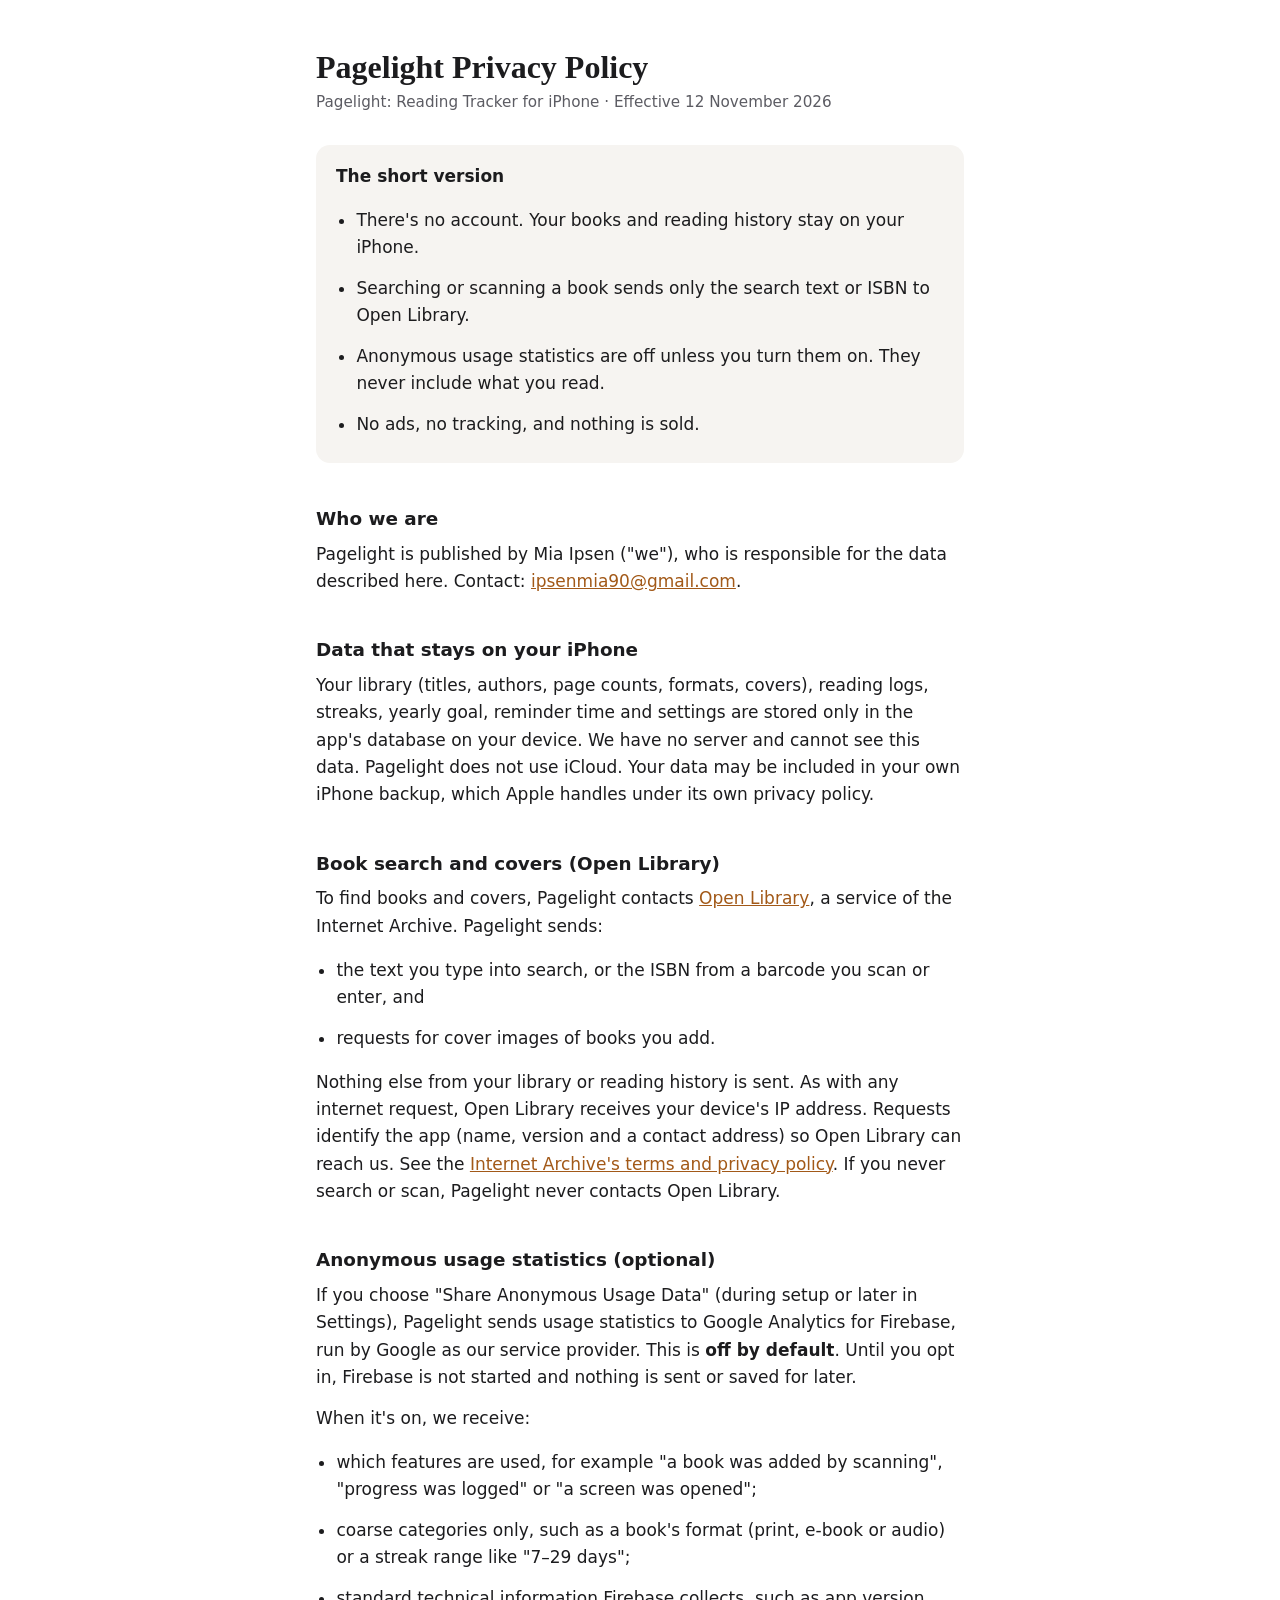
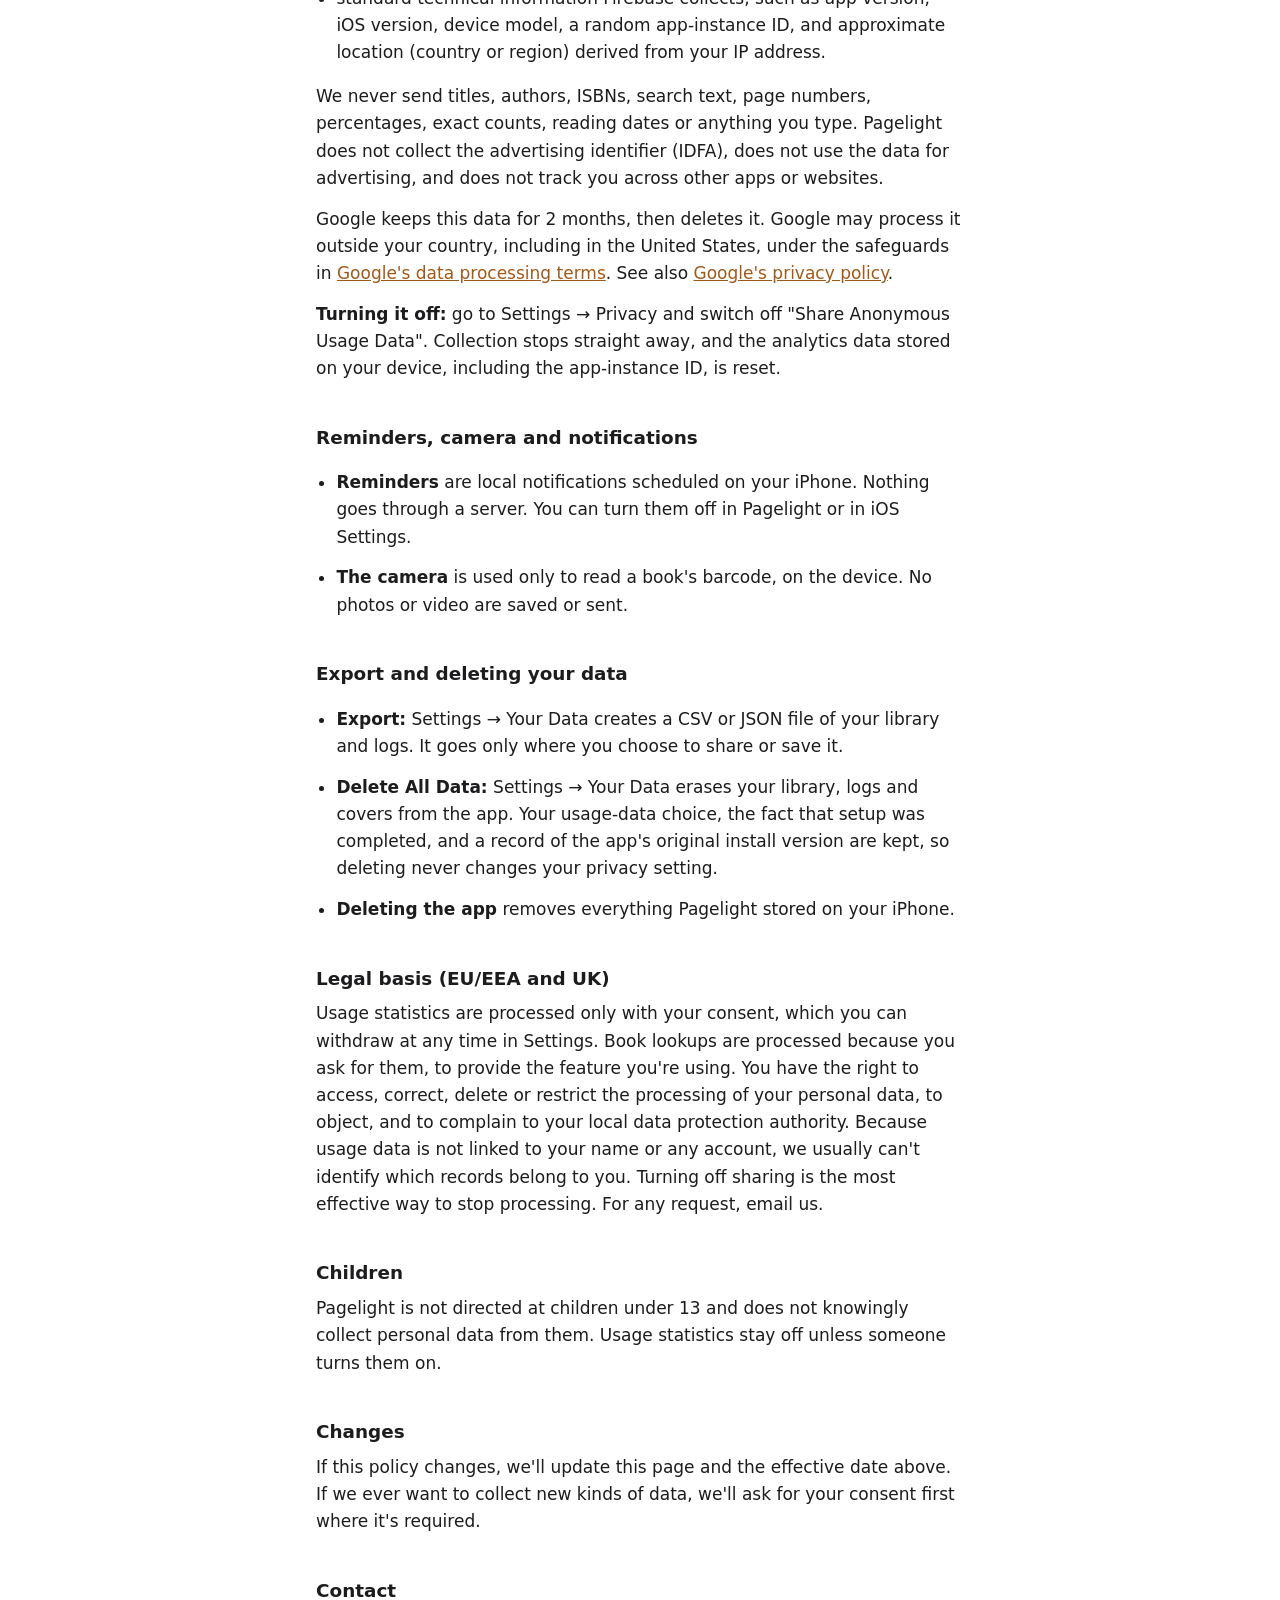
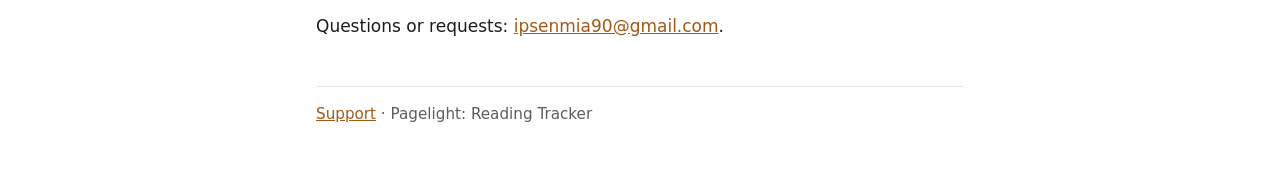
==== index.html @ 2d81ca8c "Add files via upload" ====
<!doctype html>
<html lang="en">
<head>
  <meta charset="utf-8">
  <meta name="viewport" content="width=device-width, initial-scale=1">
  <title>Pagelight Privacy Policy</title>
  <meta name="description" content="Privacy policy for Pagelight: Reading Tracker for iPhone.">
  <link rel="stylesheet" href="style.css">
</head>
<body>
<main>
  <h1>Pagelight Privacy Policy</h1>
  <p class="meta">Pagelight: Reading Tracker for iPhone · Effective 12 November 2026</p>

  <div class="summary">
    <p><strong>The short version</strong></p>
    <ul>
      <li>There's no account. Your books and reading history stay on your iPhone.</li>
      <li>Searching or scanning a book sends only the search text or ISBN to Open Library.</li>
      <li>Anonymous usage statistics are off unless you turn them on. They never include what you read.</li>
      <li>No ads, no tracking, and nothing is sold.</li>
    </ul>
  </div>

  <h2>Who we are</h2>
  <p>Pagelight is published by Mia Ipsen ("we"), who is responsible for the data described here. Contact: <a href="mailto:ipsenmia90@gmail.com">ipsenmia90@gmail.com</a>.</p>

  <h2>Data that stays on your iPhone</h2>
  <p>Your library (titles, authors, page counts, formats, covers), reading logs, streaks, yearly goal, reminder time and settings are stored only in the app's database on your device. We have no server and cannot see this data. Pagelight does not use iCloud. Your data may be included in your own iPhone backup, which Apple handles under its own privacy policy.</p>

  <h2>Book search and covers (Open Library)</h2>
  <p>To find books and covers, Pagelight contacts <a href="https://openlibrary.org">Open Library</a>, a service of the Internet Archive. Pagelight sends:</p>
  <ul>
    <li>the text you type into search, or the ISBN from a barcode you scan or enter, and</li>
    <li>requests for cover images of books you add.</li>
  </ul>
  <p>Nothing else from your library or reading history is sent. As with any internet request, Open Library receives your device's IP address. Requests identify the app (name, version and a contact address) so Open Library can reach us. See the <a href="https://archive.org/about/terms">Internet Archive's terms and privacy policy</a>. If you never search or scan, Pagelight never contacts Open Library.</p>

  <h2>Anonymous usage statistics (optional)</h2>
  <p>If you choose "Share Anonymous Usage Data" (during setup or later in Settings), Pagelight sends usage statistics to Google Analytics for Firebase, run by Google as our service provider. This is <strong>off by default</strong>. Until you opt in, Firebase is not started and nothing is sent or saved for later.</p>
  <p>When it's on, we receive:</p>
  <ul>
    <li>which features are used, for example "a book was added by scanning", "progress was logged" or "a screen was opened";</li>
    <li>coarse categories only, such as a book's format (print, e-book or audio) or a streak range like "7–29 days";</li>
    <li>standard technical information Firebase collects, such as app version, iOS version, device model, a random app-instance ID, and approximate location (country or region) derived from your IP address.</li>
  </ul>
  <p>We never send titles, authors, ISBNs, search text, page numbers, percentages, exact counts, reading dates or anything you type. Pagelight does not collect the advertising identifier (IDFA), does not use the data for advertising, and does not track you across other apps or websites.</p>
  <p>Google keeps this data for 2 months, then deletes it. Google may process it outside your country, including in the United States, under the safeguards in <a href="https://business.safety.google/adsprocessorterms/">Google's data processing terms</a>. See also <a href="https://policies.google.com/privacy">Google's privacy policy</a>.</p>
  <p><strong>Turning it off:</strong> go to Settings → Privacy and switch off "Share Anonymous Usage Data". Collection stops straight away, and the analytics data stored on your device, including the app-instance ID, is reset.</p>

  <h2>Reminders, camera and notifications</h2>
  <ul>
    <li><strong>Reminders</strong> are local notifications scheduled on your iPhone. Nothing goes through a server. You can turn them off in Pagelight or in iOS Settings.</li>
    <li><strong>The camera</strong> is used only to read a book's barcode, on the device. No photos or video are saved or sent.</li>
  </ul>

  <h2>Export and deleting your data</h2>
  <ul>
    <li><strong>Export:</strong> Settings → Your Data creates a CSV or JSON file of your library and logs. It goes only where you choose to share or save it.</li>
    <li><strong>Delete All Data:</strong> Settings → Your Data erases your library, logs and covers from the app. Your usage-data choice, the fact that setup was completed, and a record of the app's original install version are kept, so deleting never changes your privacy setting.</li>
    <li><strong>Deleting the app</strong> removes everything Pagelight stored on your iPhone.</li>
  </ul>

  <h2>Legal basis (EU/EEA and UK)</h2>
  <p>Usage statistics are processed only with your consent, which you can withdraw at any time in Settings. Book lookups are processed because you ask for them, to provide the feature you're using. You have the right to access, correct, delete or restrict the processing of your personal data, to object, and to complain to your local data protection authority. Because usage data is not linked to your name or any account, we usually can't identify which records belong to you. Turning off sharing is the most effective way to stop processing. For any request, email us.</p>

  <h2>Children</h2>
  <p>Pagelight is not directed at children under 13 and does not knowingly collect personal data from them. Usage statistics stay off unless someone turns them on.</p>

  <h2>Changes</h2>
  <p>If this policy changes, we'll update this page and the effective date above. If we ever want to collect new kinds of data, we'll ask for your consent first where it's required.</p>

  <h2>Contact</h2>
  <p>Questions or requests: <a href="mailto:ipsenmia90@gmail.com">ipsenmia90@gmail.com</a>.</p>

  <nav><a href="support.html">Support</a> · Pagelight: Reading Tracker</nav>
</main>
</body>
</html>
---- style.css ----
:root {
  --bg: #ffffff;
  --text: #1c1c1e;
  --muted: #5c5c63;
  --accent: #a25918;
  --rule: #e5e5ea;
  --card: #f6f4f1;
}

@media (prefers-color-scheme: dark) {
  :root {
    --bg: #111113;
    --text: #f2f2f7;
    --muted: #a1a1aa;
    --accent: #f2a65a;
    --rule: #2c2c30;
    --card: #1c1c1f;
  }
}

* { box-sizing: border-box; }

body {
  margin: 0;
  background: var(--bg);
  color: var(--text);
  font: 17px/1.6 -apple-system, BlinkMacSystemFont, "Segoe UI", system-ui, sans-serif;
  -webkit-text-size-adjust: 100%;
}

main {
  max-width: 680px;
  margin: 0 auto;
  padding: 48px 16px 64px;
}

h1 {
  font-family: "New York", ui-serif, Georgia, serif;
  font-size: 2rem;
  line-height: 1.2;
  margin: 0 0 4px;
}

h2 {
  font-size: 1.15rem;
  margin: 2.2em 0 0.4em;
}

p, li { margin: 0 0 0.8em; }
ul { padding-left: 1.2em; }

a { color: var(--accent); }

.meta {
  color: var(--muted);
  font-size: 0.95rem;
  margin-bottom: 2em;
}

.summary {
  background: var(--card);
  border-radius: 14px;
  padding: 18px 20px 8px;
}

nav {
  border-top: 1px solid var(--rule);
  margin-top: 3em;
  padding-top: 1em;
  color: var(--muted);
  font-size: 0.95rem;
}
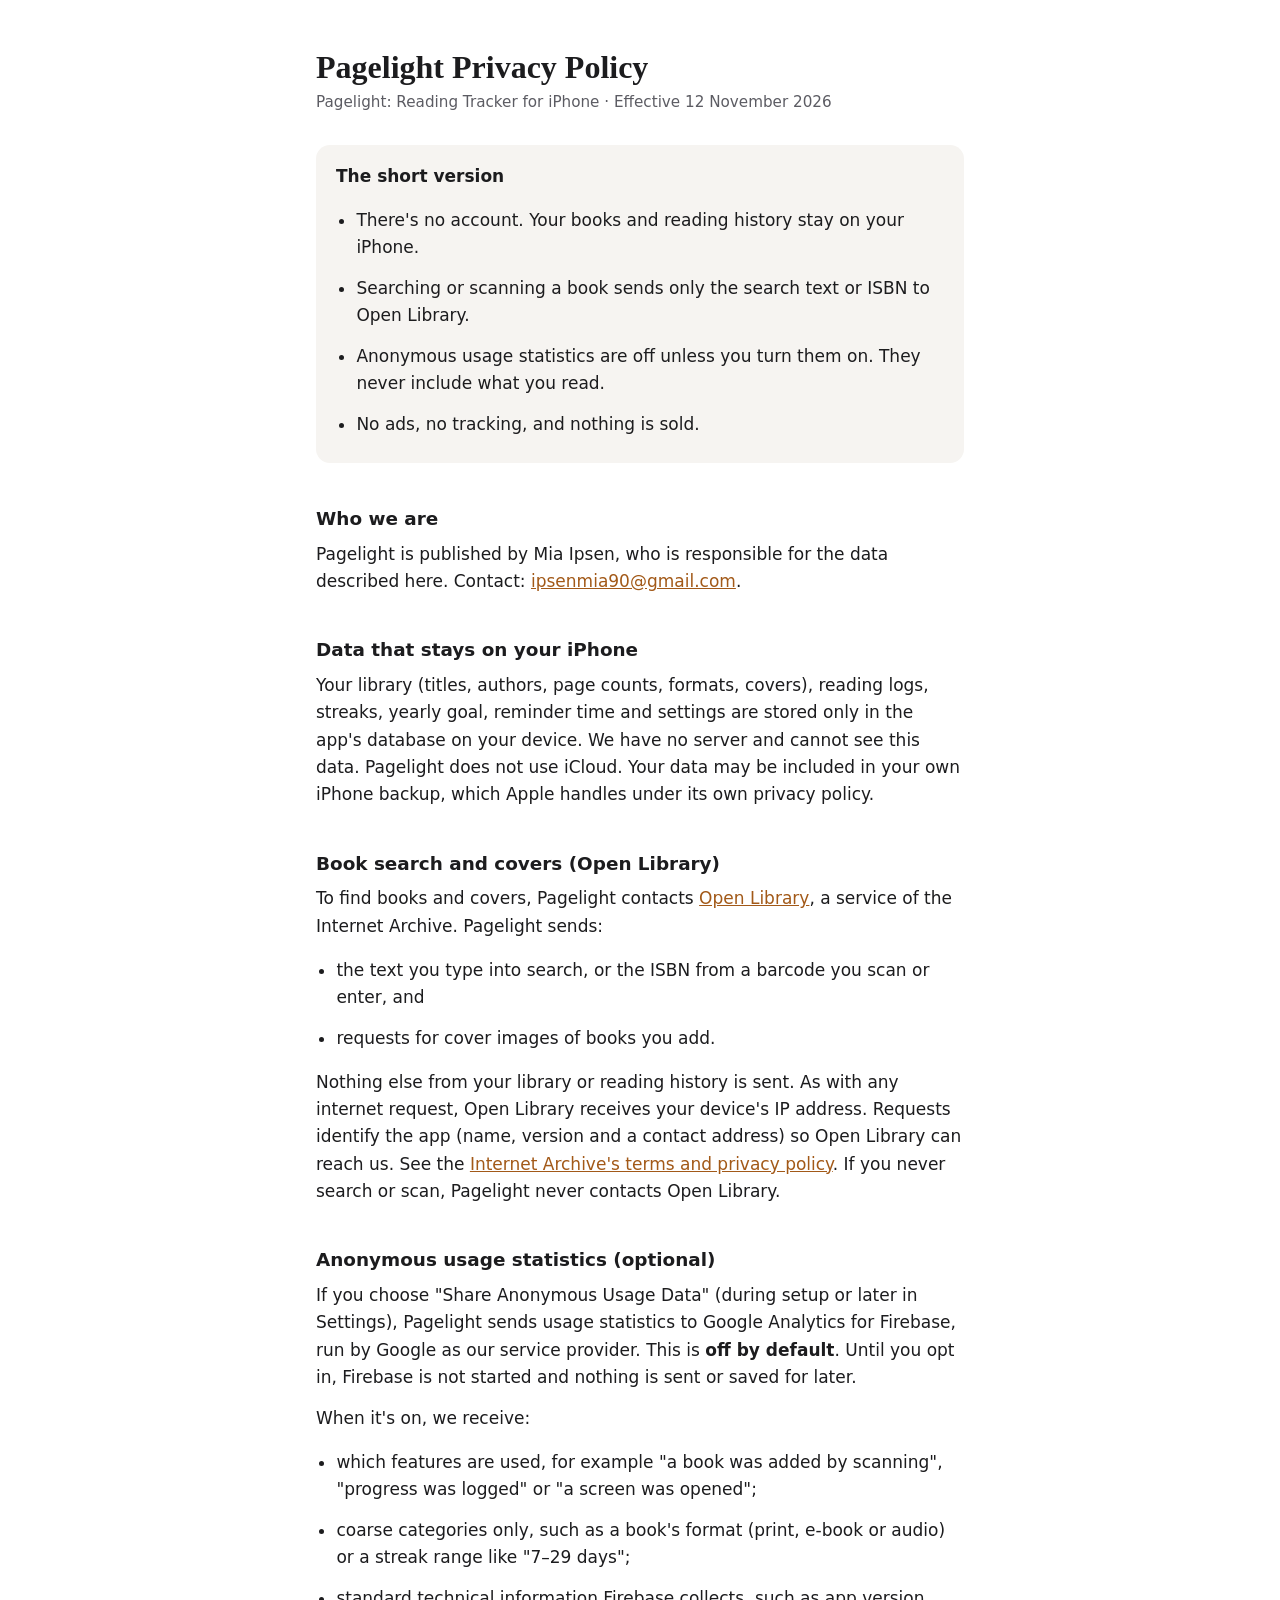
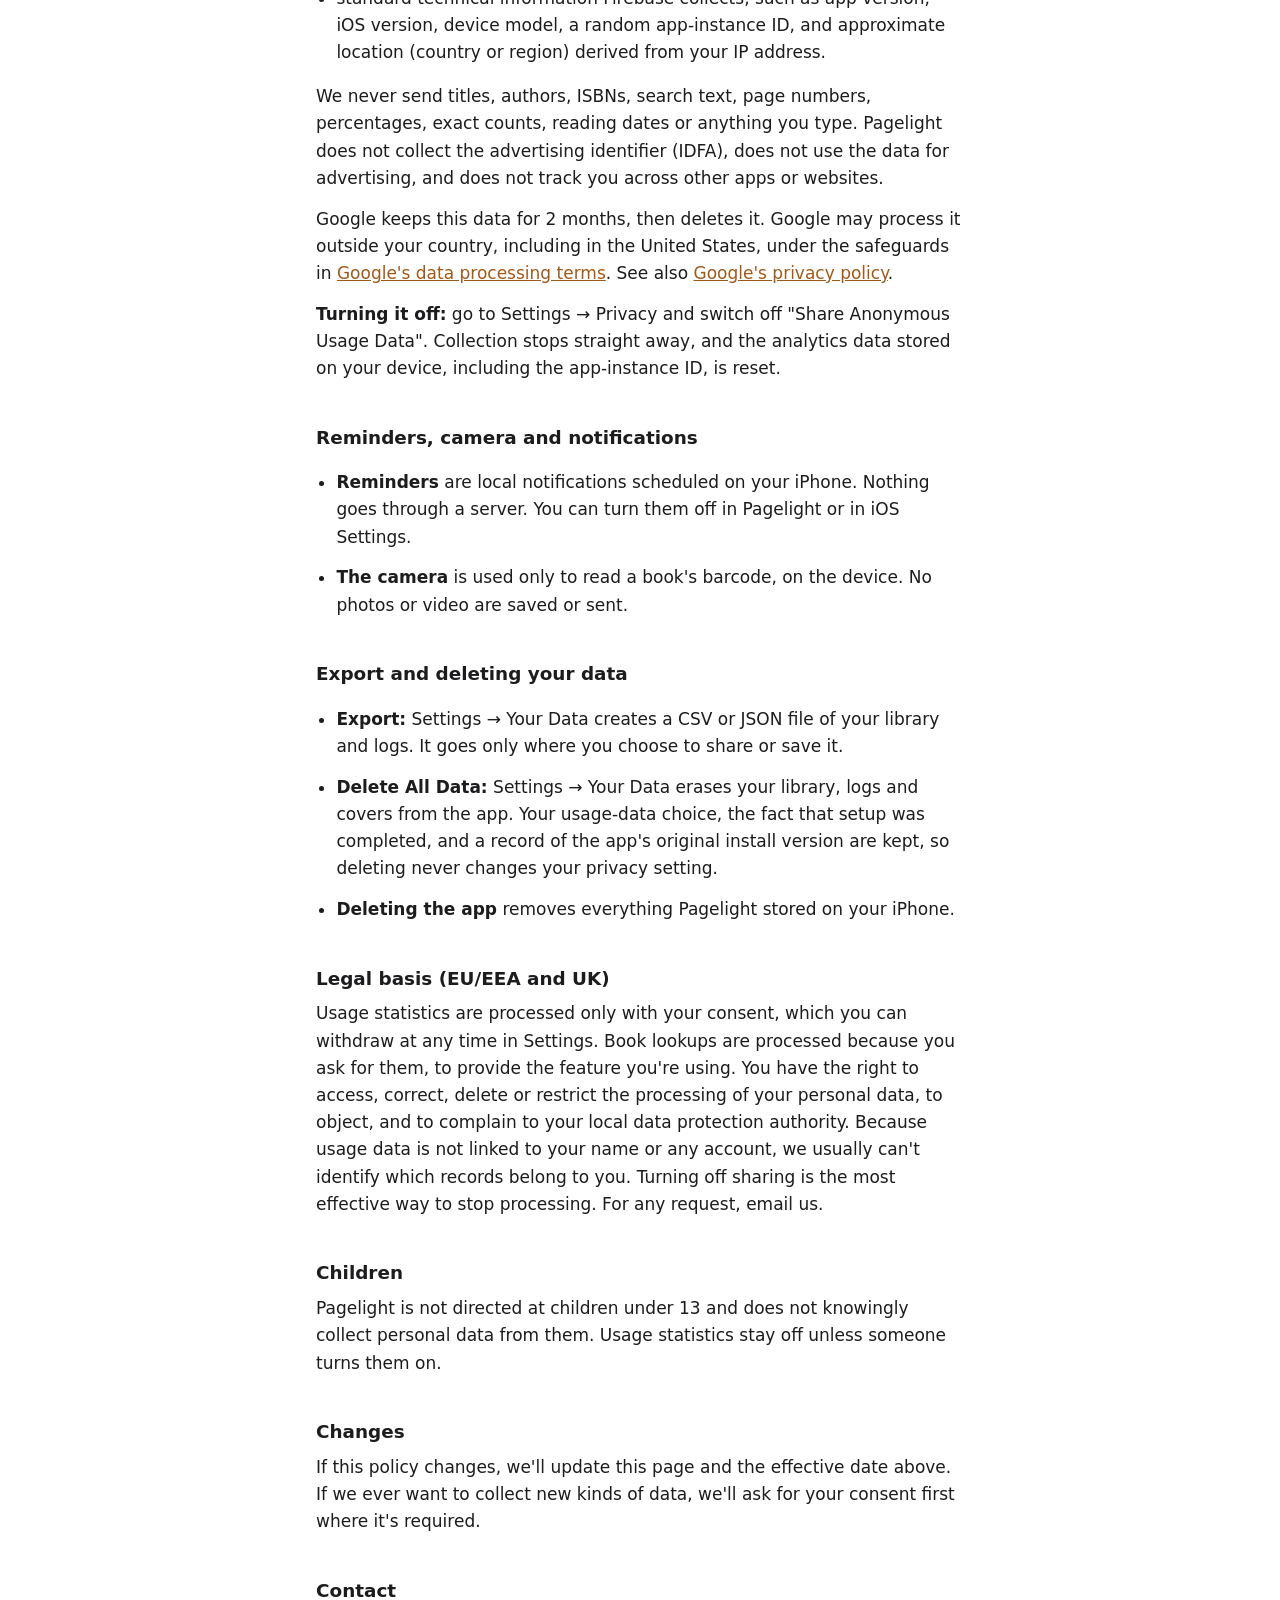
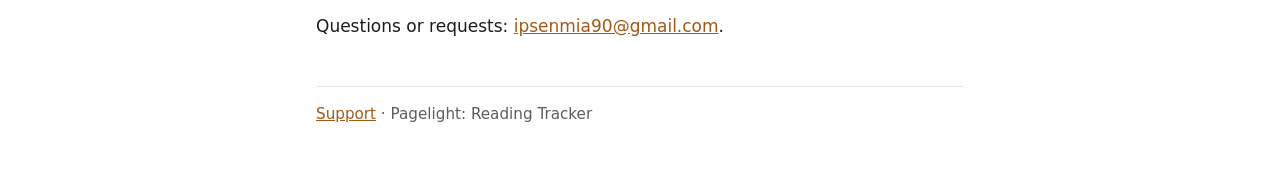
==== commit 22a0f68c: "Update index.html" ====
--- a/index.html
+++ b/index.html
@@ -23,7 +23,7 @@
   </div>
 
   <h2>Who we are</h2>
-  <p>Pagelight is published by Mia Ipsen ("we"), who is responsible for the data described here. Contact: <a href="mailto:ipsenmia90@gmail.com">ipsenmia90@gmail.com</a>.</p>
+  <p>Pagelight is published by Mia Ipsen, who is responsible for the data described here. Contact: <a href="mailto:ipsenmia90@gmail.com">ipsenmia90@gmail.com</a>.</p>
 
   <h2>Data that stays on your iPhone</h2>
   <p>Your library (titles, authors, page counts, formats, covers), reading logs, streaks, yearly goal, reminder time and settings are stored only in the app's database on your device. We have no server and cannot see this data. Pagelight does not use iCloud. Your data may be included in your own iPhone backup, which Apple handles under its own privacy policy.</p>
